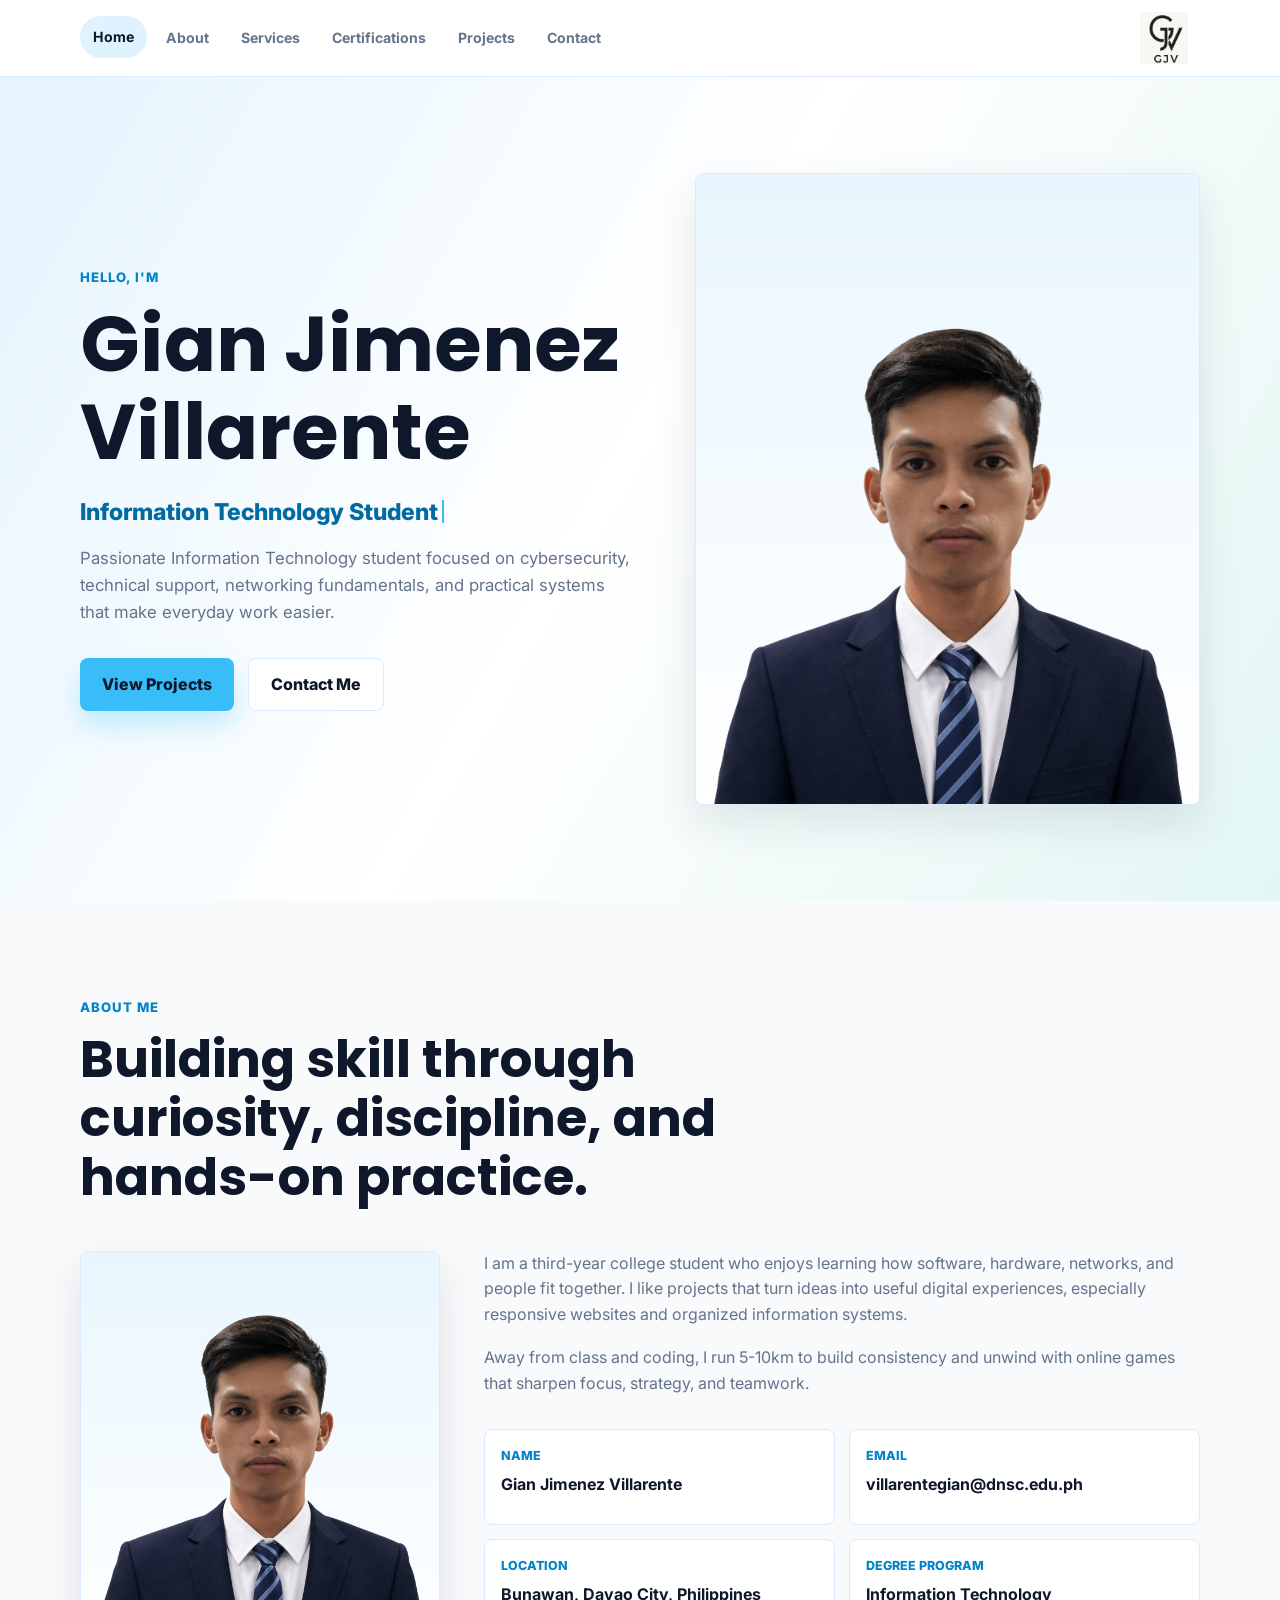
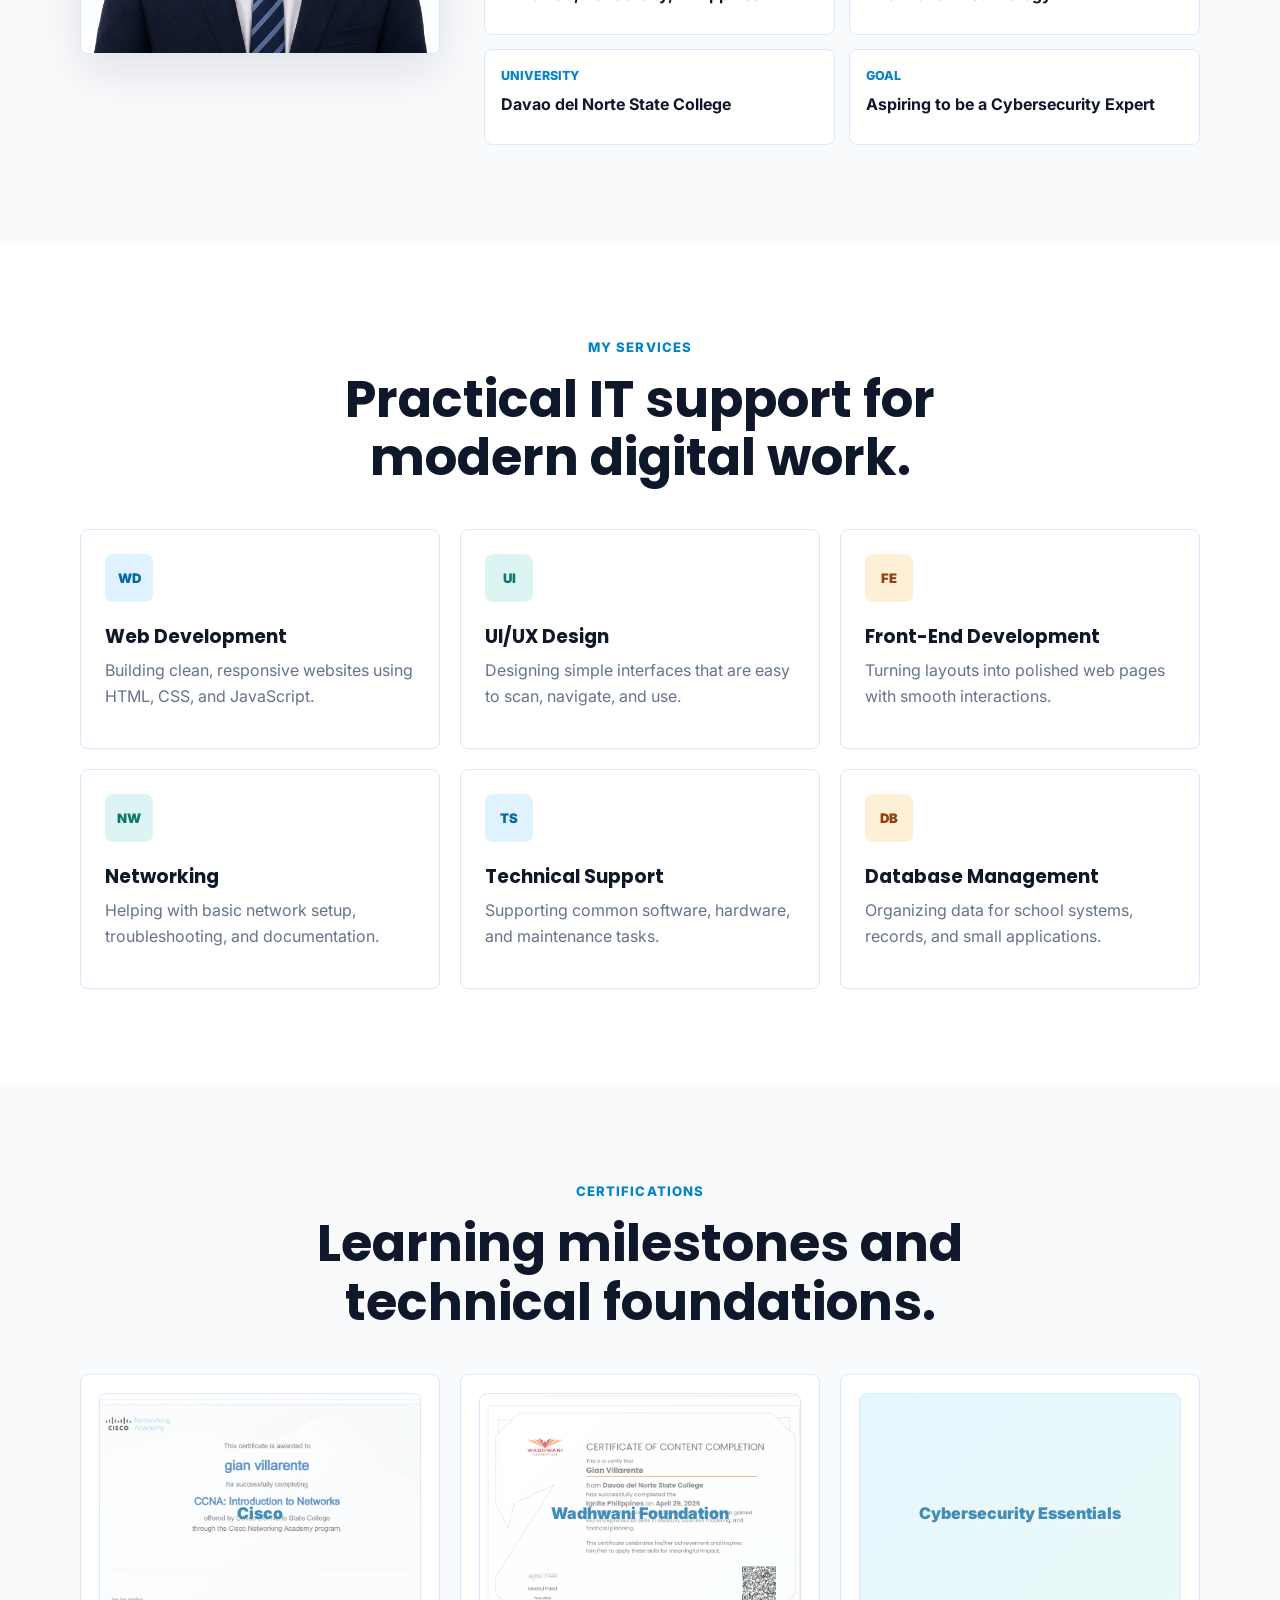
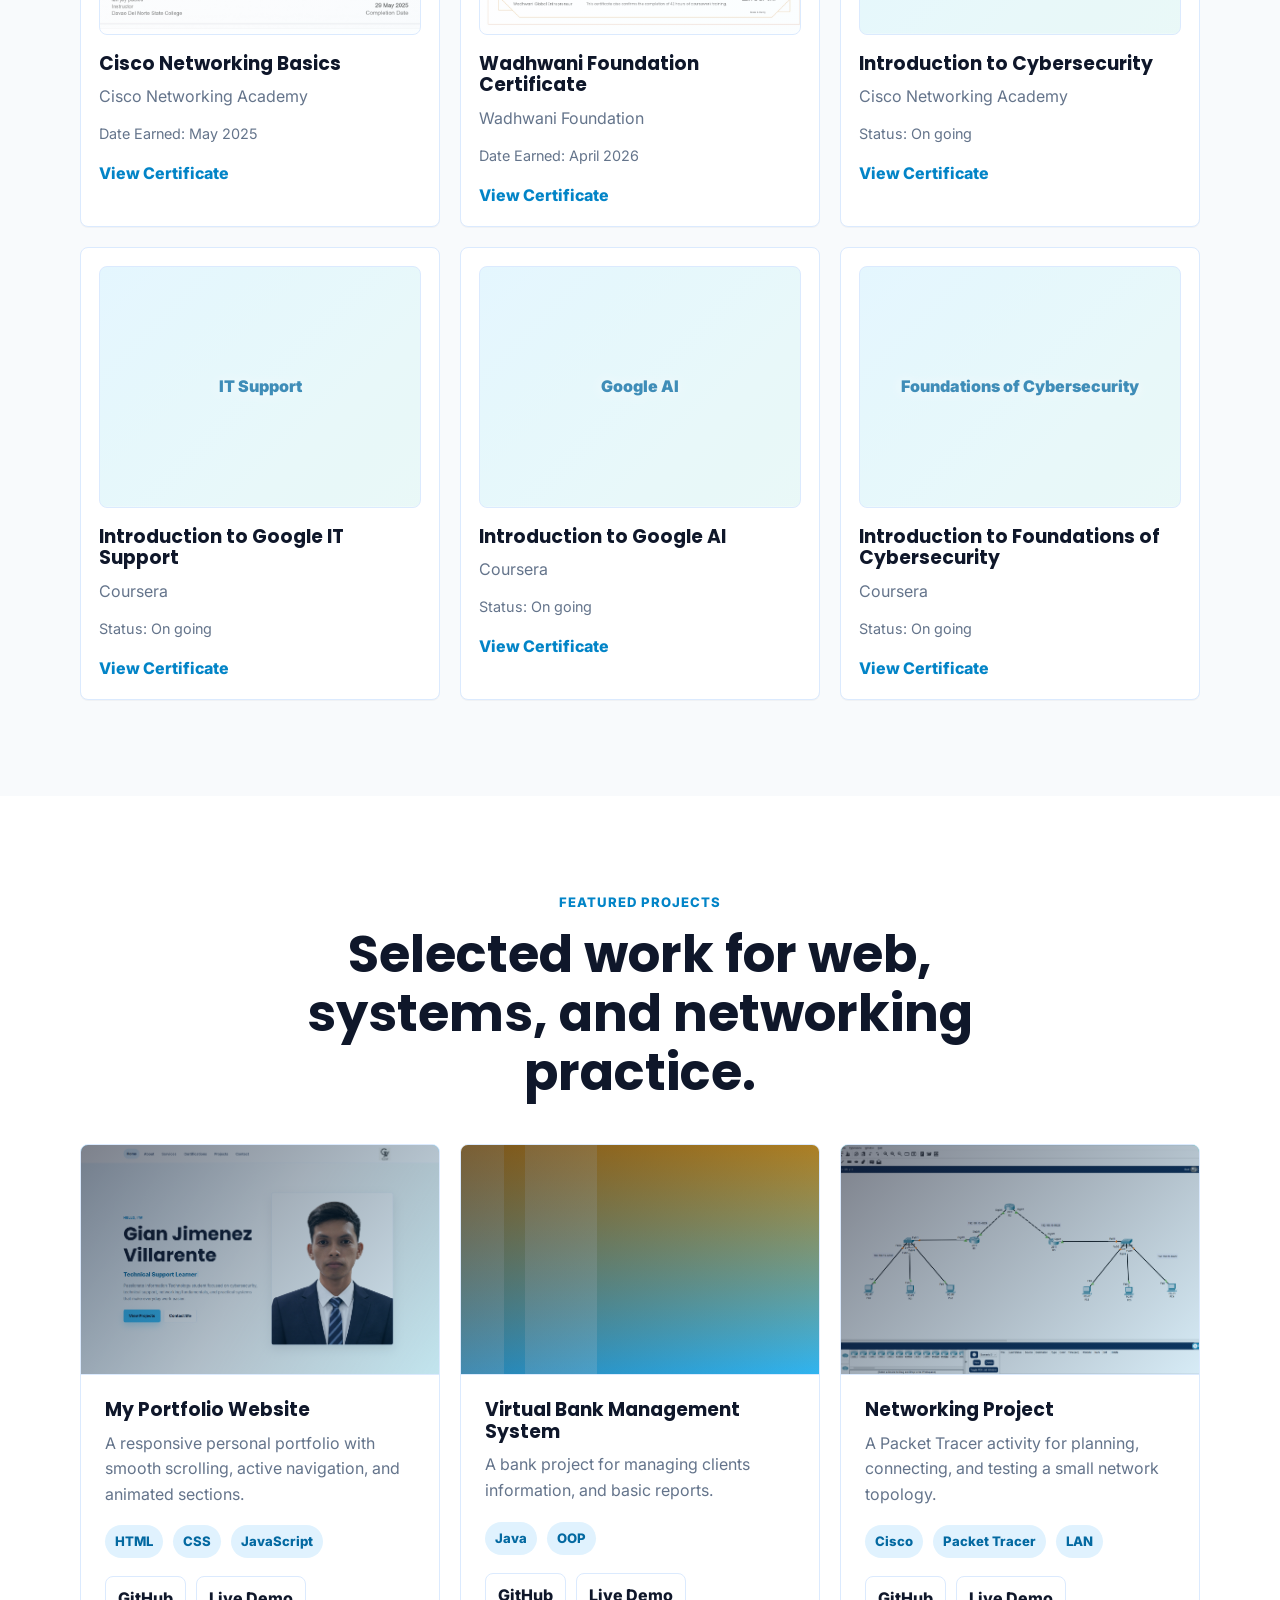
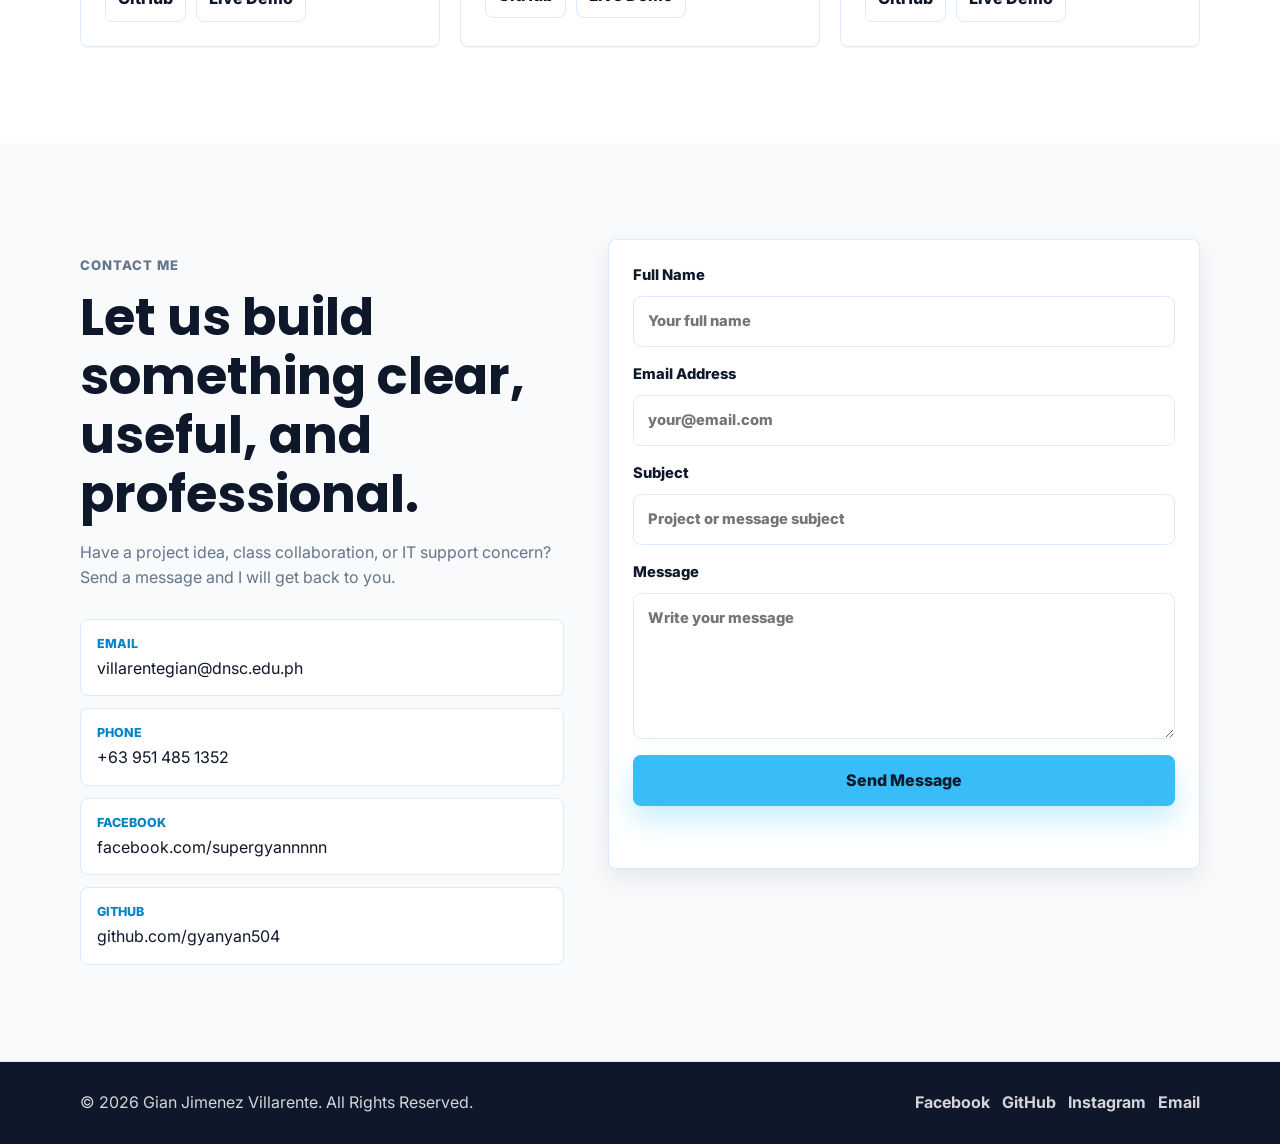
==== index.html @ ab68db6b "Add files via upload" ====
<!DOCTYPE html>
<html lang="en">
<head>
    <meta charset="UTF-8">
    <meta name="viewport" content="width=device-width, initial-scale=1.0">
    <title>Gian Jimenez Villarente | Welcome to My Portfolio</title>
    <link rel="preconnect" href="https://fonts.googleapis.com">
    <link rel="preconnect" href="https://fonts.gstatic.com" crossorigin>
    <link href="https://fonts.googleapis.com/css2?family=Inter:wght@400;500;600;700;800&family=Poppins:wght@600;700&display=swap" rel="stylesheet">
    <link rel="stylesheet" href="style.css">
</head>
<body>
    <header class="site-header" id="site-header">
        <div class="container header-inner">
            <button class="menu-toggle" type="button" aria-label="Open navigation" aria-expanded="false">
                <span></span>
                <span></span>
                <span></span>
            </button>

            <nav class="nav-menu" aria-label="Primary navigation">
                <a class="nav-link active" href="#home">Home</a>
                <a class="nav-link" href="#about">About</a>
                <a class="nav-link" href="#services">Services</a>
                <a class="nav-link" href="#certifications">Certifications</a>
                <a class="nav-link" href="#projects">Projects</a>
                <a class="nav-link" href="#contact">Contact</a>
            </nav>

            <a href="#home" class="brand" aria-label="Gian Jimenez Villarente home">
                <img src="logo.png" alt="GJV logo">
            </a>
        </div>
    </header>

    <main>
        <section class="hero section" id="home">
            <div class="container hero-grid">
                <div class="hero-copy reveal">
                    <p class="eyebrow">Hello, I'm</p>
                    <h1>Gian Jimenez Villarente</h1>
                    <p class="typed-line">
                        <span id="typed-role">Information Technology Student</span>
                    </p>
                    <p class="hero-text">
                        Passionate Information Technology student focused on cybersecurity, technical support,
                        networking fundamentals, and practical systems that make everyday work easier.
                    </p>
                    <div class="hero-actions">
                        <a class="btn btn-primary" href="#projects">View Projects</a>
                        <a class="btn btn-secondary" href="#contact">Contact Me</a>
                    </div>
                </div>

                <div class="hero-media reveal">
                    <div class="profile-frame">
                        <img src="gianformalpicremovedbg.png" alt="Formal portrait of Gian Jimenez Villarente">
                    </div>
                </div>
            </div>
        </section>

        <section class="section about" id="about">
            <div class="container section-grid">
                <div class="section-heading reveal">
                    <p class="eyebrow">About Me</p>
                    <h2>Building skill through curiosity, discipline, and hands-on practice.</h2>
                </div>

                <div class="about-layout">
                    <div class="about-photo reveal">
                        <img src="gianformalpicremovedbg.png" alt="Gian Jimenez Villarente profile photo">
                    </div>

                    <div class="about-copy reveal">
                        <p>
                            I am a third-year college student who enjoys learning how software, hardware,
                            networks, and people fit together. I like projects that turn ideas into useful
                            digital experiences, especially responsive websites and organized information systems.
                        </p>
                        <p>
                            Away from class and coding, I run 5-10km to build consistency and unwind with online games
                            that sharpen focus, strategy, and teamwork.
                        </p>

                        <div class="info-grid">
                            <article>
                                <span>Name</span>
                                <strong>Gian Jimenez Villarente</strong>
                            </article>
                            <article>
                                <span>Email</span>
                                <strong>villarentegian@dnsc.edu.ph</strong>
                            </article>
                            <article>
                                <span>Location</span>
                                <strong>Bunawan, Davao City, Philippines</strong>
                            </article>
                            <article>
                                <span>Degree Program</span>
                                <strong>Information Technology</strong>
                            </article>
                            <article>
                                <span>University</span>
                                <strong>Davao del Norte State College</strong>
                            </article>
                            <article>
                                <span>Goal</span>
                                <strong>Aspiring to be a Cybersecurity Expert</strong>
                            </article>
                        </div>
                    </div>
                </div>
            </div>
        </section>

        <section class="section services" id="services">
            <div class="container">
                <div class="section-heading center reveal">
                    <p class="eyebrow">My Services</p>
                    <h2>Practical IT support for modern digital work.</h2>
                </div>

                <div class="card-grid services-grid">
                    <article class="service-card reveal">
                        <div class="card-icon">WD</div>
                        <h3>Web Development</h3>
                        <p>Building clean, responsive websites using HTML, CSS, and JavaScript.</p>
                    </article>
                    <article class="service-card reveal">
                        <div class="card-icon">UI</div>
                        <h3>UI/UX Design</h3>
                        <p>Designing simple interfaces that are easy to scan, navigate, and use.</p>
                    </article>
                    <article class="service-card reveal">
                        <div class="card-icon">FE</div>
                        <h3>Front-End Development</h3>
                        <p>Turning layouts into polished web pages with smooth interactions.</p>
                    </article>
                    <article class="service-card reveal">
                        <div class="card-icon">NW</div>
                        <h3>Networking</h3>
                        <p>Helping with basic network setup, troubleshooting, and documentation.</p>
                    </article>
                    <article class="service-card reveal">
                        <div class="card-icon">TS</div>
                        <h3>Technical Support</h3>
                        <p>Supporting common software, hardware, and maintenance tasks.</p>
                    </article>
                    <article class="service-card reveal">
                        <div class="card-icon">DB</div>
                        <h3>Database Management</h3>
                        <p>Organizing data for school systems, records, and small applications.</p>
                    </article>
                </div>
            </div>
        </section>

        <section class="section certifications" id="certifications">
            <div class="container">
                <div class="section-heading center reveal">
                    <p class="eyebrow">Certifications</p>
                    <h2>Learning milestones and technical foundations.</h2>
                </div>

                <div class="card-grid cert-grid">
                    <article class="cert-card reveal">
                        <div class="certificate-preview certificate-cisco">Cisco</div>
                        <h3>Cisco Networking Basics</h3>
                        <p>Cisco Networking Academy</p>
                        <span>Date Earned: May 2025</span>
                        <a href="ccnacert.jpg" class="text-link" target="_blank" rel="noreferrer">View Certificate</a>
                    </article>
                    <article class="cert-card reveal">
                        <div class="certificate-preview certificate-wadhani">Wadhwani Foundation</div>
                        <h3>Wadhwani Foundation Certificate</h3>
                        <p>Wadhwani Foundation</p>
                        <span>Date Earned: April 2026</span>
                        <a href="wadhwanicert.jpg" class="text-link" target="_blank" rel="noreferrer">View Certificate</a>
                    </article>
                    <article class="cert-card reveal">
                        <div class="certificate-preview">Cybersecurity Essentials</div>
                        <h3>Introduction to Cybersecurity</h3>
                        <p>Cisco Networking Academy</p>
                        <span>Status: On going</span>
                        <a href="#contact" class="text-link">View Certificate</a>
                    </article>
                        <article class="cert-card reveal">
                        <div class="certificate-preview">IT Support</div>
                        <h3>Introduction to Google IT Support</h3>
                        <p>Coursera</p>
                        <span>Status: On going</span>
                        <a href="#contact" class="text-link">View Certificate</a>
                    </article>
                        <article class="cert-card reveal">
                        <div class="certificate-preview">Google AI</div>
                        <h3>Introduction to Google AI</h3>
                        <p>Coursera</p>
                        <span>Status: On going</span>
                        <a href="#contact" class="text-link">View Certificate</a>
                    </article>
                        <article class="cert-card reveal">
                        <div class="certificate-preview">Foundations of Cybersecurity</div>
                        <h3>Introduction to Foundations of Cybersecurity</h3>
                        <p>Coursera</p>
                        <span>Status: On going</span>
                        <a href="#contact" class="text-link">View Certificate</a>
                    </article>

                </div>
            </div>
        </section>

        <section class="section projects" id="projects">
            <div class="container">
                <div class="section-heading center reveal">
                    <p class="eyebrow">Featured Projects</p>
                    <h2>Selected work for web, systems, and networking practice.</h2>
                </div>

                <div class="card-grid project-grid">
                    <article class="project-card reveal">
                        <div class="project-image project-one">
                            <img src="myportfolio.png" alt="Portfolio website project preview" onload="this.parentElement.classList.add('has-image')" onerror="this.remove()">
                        </div>
                        <div class="project-body">
                            <h3>My Portfolio Website</h3>
                            <p>A responsive personal portfolio with smooth scrolling, active navigation, and animated sections.</p>
                            <div class="tech-list">
                                <span>HTML</span>
                                <span>CSS</span>
                                <span>JavaScript</span>
                            </div>
                            <div class="project-actions">
                                <a href="#contact">GitHub</a>
                                <a href="#home">Live Demo</a>
                            </div>
                        </div>
                    </article>
                    <article class="project-card reveal">
                        <div class="project-image project-three">
                            <img src="bank-system-project.jpg" alt="Virtual bank management system project preview" onload="this.parentElement.classList.add('has-image')" onerror="this.remove()">
                        </div>
                        <div class="project-body">
                            <h3>Virtual Bank Management System</h3>
                            <p>A bank project for managing clients information, and basic reports.</p>
                            <div class="tech-list">
                                <span>Java</span>
                                <span>OOP</span>
                            </div>
                            <div class="project-actions">
                                <a href="#contact">GitHub</a>
                                <a href="#contact">Live Demo</a>
                            </div>
                        </div>
                    </article>
                    <article class="project-card reveal">
                        <div class="project-image project-four">
                            <img src="networkingproject.png" alt="Networking project preview" onload="this.parentElement.classList.add('has-image')" onerror="this.remove()">
                        </div>
                        <div class="project-body">
                            <h3>Networking Project</h3>
                            <p>A Packet Tracer activity for planning, connecting, and testing a small network topology.</p>
                            <div class="tech-list">
                                <span>Cisco</span>
                                <span>Packet Tracer</span>
                                <span>LAN</span>
                            </div>
                            <div class="project-actions">
                                <a href="#contact">GitHub</a>
                                <a href="#contact">Live Demo</a>
                            </div>
                        </div>
                    </article>
                </div>
            </div>
        </section>

        <section class="section contact" id="contact">
            <div class="container contact-grid">
                <div class="contact-copy reveal">
                    <p class="eyebrow">Contact Me</p>
                    <h2>Let us build something clear, useful, and professional.</h2>
                    <p>
                        Have a project idea, class collaboration, or IT support concern? Send a message
                        and I will get back to you.
                    </p>

                    <div class="contact-list">
                        <a href="mailto:villarentegian@dnsc.edu.ph"><span>Email</span>villarentegian@dnsc.edu.ph</a>
                        <a href="tel:+639514851352"><span>Phone</span>+63 951 485 1352</a>
                        <a href="https://www.facebook.com/supergyannnnn" target="_blank" rel="noreferrer"><span>Facebook</span>facebook.com/supergyannnnn</a>
                        <a href="https://github.com/gyanyan504" target="_blank" rel="noreferrer"><span>GitHub</span>github.com/gyanyan504</a>
                    </div>
                </div>

                <form class="contact-form reveal" id="contact-form">
                    <label>
                        Full Name
                        <input type="text" name="name" placeholder="Your full name" required>
                    </label>
                    <label>
                        Email Address
                        <input type="email" name="email" placeholder="your@email.com" required>
                    </label>
                    <label>
                        Subject
                        <input type="text" name="subject" placeholder="Project or message subject" required>
                    </label>
                    <label>
                        Message
                        <textarea name="message" rows="5" placeholder="Write your message" required></textarea>
                    </label>
                    <button class="btn btn-primary" type="submit">Send Message</button>
                    <p class="form-status" id="form-status" role="status" aria-live="polite"></p>
                </form>
            </div>
        </section>
    </main>

    <footer class="site-footer">
        <div class="container footer-inner">
            <p>&copy; 2026 Gian Jimenez Villarente. All Rights Reserved.</p>
            <div class="footer-links" aria-label="Social links">
                <a href="https://www.facebook.com/supergyannnnn" target="_blank" rel="noreferrer">Facebook</a>
                <a href="https://github.com/gyanyan504" target="_blank" rel="noreferrer">GitHub</a>
                <a href="https://www.instagram.com/gyanyannnnn/" target="_blank" rel="noreferrer">Instagram</a>
                <a href="mailto:villarentegian@dnsc.edu.ph">Email</a>
            </div>
        </div>
    </footer>

    <button class="back-to-top" type="button" aria-label="Back to top">&uarr;</button>
    <script src="script.js"></script>
</body>
</html>
---- style.css ----
:root {
    --white: #ffffff;
    --sky: #38bdf8;
    --sky-dark: #0284c7;
    --light-blue: #e0f2fe;
    --navy: #0f172a;
    --muted: #64748b;
    --line: #dbeafe;
    --soft: #f8fafc;
    --teal: #14b8a6;
    --amber: #f59e0b;
    --shadow: 0 18px 45px rgba(15, 23, 42, 0.10);
    --small-shadow: 0 10px 25px rgba(15, 23, 42, 0.08);
    --radius: 8px;
    --transition: 220ms ease;
}

* {
    box-sizing: border-box;
    margin: 0;
    padding: 0;
}

html {
    scroll-behavior: smooth;
    scroll-padding-top: 88px;
}

body {
    background: var(--white);
    color: var(--navy);
    font-family: "Inter", Arial, sans-serif;
    line-height: 1.6;
}

body.menu-open {
    overflow: hidden;
}

img {
    display: block;
    max-width: 100%;
}

a {
    color: inherit;
    text-decoration: none;
}

button,
input,
textarea {
    font: inherit;
}

.container {
    width: min(1120px, calc(100% - 40px));
    margin: 0 auto;
}

.site-header {
    position: sticky;
    top: 0;
    z-index: 20;
    border-bottom: 1px solid rgba(219, 234, 254, 0.9);
    background: rgba(255, 255, 255, 0.94);
    backdrop-filter: blur(14px);
    transition: box-shadow var(--transition), background-color var(--transition);
}

.site-header.scrolled {
    box-shadow: var(--small-shadow);
}

.header-inner {
    display: flex;
    align-items: center;
    justify-content: space-between;
    min-height: 76px;
    gap: 24px;
}

.brand {
    display: inline-flex;
    align-items: center;
    justify-content: flex-end;
    flex: 0 0 auto;
}

.brand img {
    width: 72px;
    height: 52px;
    object-fit: contain;
}

.nav-menu {
    display: flex;
    align-items: center;
    gap: 6px;
}

.nav-link {
    border-radius: 999px;
    color: var(--muted);
    font-size: 0.88rem;
    font-weight: 700;
    padding: 10px 13px;
    transition: background-color var(--transition), color var(--transition), transform var(--transition);
}

.nav-link:hover,
.nav-link.active {
    background: var(--light-blue);
    color: var(--navy);
    transform: translateY(-1px);
}

.menu-toggle {
    display: none;
    width: 44px;
    height: 44px;
    border: 1px solid var(--line);
    border-radius: var(--radius);
    background: var(--white);
    cursor: pointer;
}

.menu-toggle span {
    display: block;
    width: 20px;
    height: 2px;
    margin: 4px auto;
    background: var(--navy);
    transition: transform var(--transition), opacity var(--transition);
}

.menu-open .menu-toggle span:nth-child(1) {
    transform: translateY(6px) rotate(45deg);
}

.menu-open .menu-toggle span:nth-child(2) {
    opacity: 0;
}

.menu-open .menu-toggle span:nth-child(3) {
    transform: translateY(-6px) rotate(-45deg);
}

.section {
    padding: 96px 0;
}

.hero {
    min-height: calc(100vh - 76px);
    display: flex;
    align-items: center;
    overflow: hidden;
    background:
        linear-gradient(120deg, rgba(224, 242, 254, 0.86), rgba(255, 255, 255, 0.35) 48%, rgba(20, 184, 166, 0.12)),
        var(--white);
}

.hero-grid {
    display: grid;
    grid-template-columns: minmax(0, 1.05fr) minmax(320px, 0.95fr);
    align-items: center;
    gap: 56px;
}

.eyebrow {
    color: var(--sky-dark);
    font-size: 0.82rem;
    font-weight: 800;
    letter-spacing: 0.08em;
    margin-bottom: 12px;
    text-transform: uppercase;
}

h1,
h2,
h3 {
    font-family: "Poppins", "Inter", Arial, sans-serif;
    line-height: 1.15;
}

h1 {
    font-size: clamp(2.45rem, 6vw, 4.8rem);
    max-width: 760px;
}

h2 {
    font-size: clamp(2rem, 4vw, 3.2rem);
    max-width: 760px;
}

h3 {
    font-size: 1.18rem;
}

.typed-line {
    color: #0369a1;
    font-size: clamp(1.1rem, 2.2vw, 1.45rem);
    font-weight: 800;
    margin: 18px 0 14px;
    min-height: 34px;
}

.typed-line span::after {
    content: "";
    display: inline-block;
    width: 2px;
    height: 1em;
    margin-left: 4px;
    background: var(--sky);
    vertical-align: -0.12em;
    animation: blink 900ms steps(2, start) infinite;
}

.hero-text {
    color: var(--muted);
    font-size: 1.05rem;
    max-width: 610px;
}

.hero-actions {
    display: flex;
    flex-wrap: wrap;
    gap: 14px;
    margin-top: 32px;
}

.btn {
    display: inline-flex;
    align-items: center;
    justify-content: center;
    min-height: 48px;
    border: 0;
    border-radius: var(--radius);
    cursor: pointer;
    font-weight: 800;
    padding: 13px 22px;
    transition: transform var(--transition), box-shadow var(--transition), background-color var(--transition), color var(--transition);
}

.btn:hover {
    transform: translateY(-3px);
}

.btn-primary {
    background: var(--sky);
    color: var(--navy);
    box-shadow: 0 14px 28px rgba(56, 189, 248, 0.28);
}

.btn-primary:hover {
    background: #0ea5e9;
    color: var(--white);
}

.btn-secondary {
    background: var(--white);
    border: 1px solid var(--line);
    color: var(--navy);
}

.btn-secondary:hover {
    box-shadow: var(--small-shadow);
}

.profile-frame,
.about-photo {
    border: 1px solid var(--line);
    border-radius: var(--radius);
    background: var(--white);
    box-shadow: var(--shadow);
    overflow: hidden;
}

.profile-frame {
    animation: floatImage 5s ease-in-out infinite;
}

.profile-frame img,
.about-photo img {
    width: 100%;
    object-fit: contain;
    object-position: center bottom;
    background: linear-gradient(180deg, rgba(224, 242, 254, 0.72), rgba(255, 255, 255, 0.85));
}

.profile-frame img {
    aspect-ratio: 4 / 5;
}

.about-photo img {
    aspect-ratio: 1 / 1.12;
}

.about,
.certifications,
.contact {
    background: var(--soft);
}

.section-grid {
    display: grid;
    gap: 44px;
}

.section-heading.center {
    display: grid;
    justify-items: center;
    margin-bottom: 42px;
    text-align: center;
}

.about-layout {
    display: grid;
    grid-template-columns: 360px minmax(0, 1fr);
    gap: 44px;
    align-items: start;
}

.about-copy {
    color: var(--muted);
    display: grid;
    gap: 18px;
}

.info-grid {
    display: grid;
    grid-template-columns: repeat(2, minmax(0, 1fr));
    gap: 14px;
    margin-top: 14px;
}

.info-grid article {
    min-height: 96px;
    border: 1px solid var(--line);
    border-radius: var(--radius);
    background: var(--white);
    padding: 16px;
}

.info-grid span {
    color: var(--sky-dark);
    display: block;
    font-size: 0.78rem;
    font-weight: 800;
    margin-bottom: 6px;
    text-transform: uppercase;
}

.info-grid strong {
    color: var(--navy);
    display: block;
    overflow-wrap: anywhere;
}

.card-grid {
    display: grid;
    gap: 20px;
}

.services-grid,
.cert-grid,
.project-grid {
    grid-template-columns: repeat(3, minmax(0, 1fr));
}

.service-card,
.cert-card,
.project-card {
    border: 1px solid var(--line);
    border-radius: var(--radius);
    background: var(--white);
    box-shadow: 0 1px 0 rgba(15, 23, 42, 0.03);
    transition: transform var(--transition), box-shadow var(--transition), border-color var(--transition);
}

.service-card:hover,
.cert-card:hover,
.project-card:hover {
    border-color: rgba(56, 189, 248, 0.65);
    box-shadow: var(--shadow);
    transform: translateY(-6px);
}

.service-card {
    min-height: 220px;
    padding: 24px;
}

.card-icon {
    display: grid;
    place-items: center;
    width: 48px;
    height: 48px;
    border-radius: var(--radius);
    background: var(--light-blue);
    color: #0369a1;
    font-size: 0.82rem;
    font-weight: 900;
    margin-bottom: 24px;
}

.service-card:nth-child(2n) .card-icon {
    background: rgba(20, 184, 166, 0.14);
    color: #0f766e;
}

.service-card:nth-child(3n) .card-icon {
    background: rgba(245, 158, 11, 0.16);
    color: #92400e;
}

.service-card p,
.cert-card p,
.project-card p {
    color: var(--muted);
    margin-top: 10px;
}

.cert-card {
    padding: 18px;
}

.certificate-preview {
    display: grid;
    place-items: center;
    aspect-ratio: 4 / 3;
    border: 1px solid var(--line);
    border-radius: var(--radius);
    background:
        linear-gradient(135deg, rgba(56, 189, 248, 0.18), rgba(20, 184, 166, 0.12)),
        var(--white);
    background-position: center;
    background-size: cover;
    color: #0369a1;
    font-weight: 900;
    margin-bottom: 18px;
    overflow: hidden;
    padding: 14px;
    position: relative;
    text-align: center;
    text-shadow: 0 1px 12px rgba(255, 255, 255, 0.92);
}

.certificate-preview::before {
    content: "";
    position: absolute;
    inset: 0;
    background: rgba(255, 255, 255, 0.24);
}

.certificate-cisco {
    background-image:
        linear-gradient(135deg, rgba(255, 255, 255, 0.18), rgba(224, 242, 254, 0.18)),
        url("ccnacert.jpg");
}

.certificate-wadhani {
    background-image:
        linear-gradient(135deg, rgba(255, 255, 255, 0.18), rgba(224, 242, 254, 0.18)),
        url("wadhwanicert.jpg");
}

.cert-card span {
    color: var(--muted);
    display: block;
    font-size: 0.9rem;
    margin: 12px 0 16px;
}

.text-link {
    color: var(--sky-dark);
    font-weight: 800;
}

.project-card {
    overflow: hidden;
}

.project-image {
    display: grid;
    min-height: 230px;
    place-items: center;
    background-color: var(--light-blue);
    background-position: center;
    background-size: cover;
    border-bottom: 1px solid var(--line);
    color: var(--white);
    overflow: hidden;
    padding: 22px;
    position: relative;
    text-align: center;
    transition: transform 420ms ease;
}

.project-image::before {
    content: "";
    position: absolute;
    inset: 0;
    background: linear-gradient(135deg, rgba(15, 23, 42, 0.54), rgba(2, 132, 199, 0.16));
    z-index: 1;
}

.project-image img {
    position: absolute;
    inset: 0;
    width: 100%;
    height: 100%;
    object-fit: cover;
    object-position: center;
    z-index: 0;
}

.project-card:hover .project-image {
    transform: scale(1.04);
}

.project-one {
    background-image:
        repeating-linear-gradient(90deg, transparent 0 48px, rgba(255, 255, 255, 0.22) 49px 50px),
        linear-gradient(180deg, #38bdf8, #14b8a6);
}

.project-three {
    background-image:
        linear-gradient(90deg, rgba(255, 255, 255, 0.22) 12%, transparent 12% 18%, rgba(255, 255, 255, 0.22) 18% 38%, transparent 38%),
        linear-gradient(180deg, #f59e0b, #38bdf8);
}

.project-four {
    background-image:
        repeating-linear-gradient(45deg, rgba(255, 255, 255, 0.20) 0 2px, transparent 2px 28px),
        linear-gradient(180deg, #14b8a6, #0f172a);
}

.project-body {
    padding: 24px;
}

.tech-list,
.project-actions {
    display: flex;
    flex-wrap: wrap;
    gap: 10px;
    margin-top: 18px;
}

.tech-list span {
    border-radius: 999px;
    background: var(--light-blue);
    color: #0369a1;
    font-size: 0.82rem;
    font-weight: 800;
    padding: 6px 10px;
}

.project-actions a {
    border: 1px solid var(--line);
    border-radius: var(--radius);
    color: var(--navy);
    font-weight: 800;
    padding: 9px 12px;
    transition: background-color var(--transition), color var(--transition);
}

.project-actions a:hover {
    background: var(--navy);
    color: var(--white);
}

.contact-grid {
    display: grid;
    grid-template-columns: minmax(0, 0.9fr) minmax(320px, 1.1fr);
    gap: 44px;
    align-items: start;
}

.contact-copy p {
    color: var(--muted);
    margin-top: 16px;
}

.contact-list {
    display: grid;
    gap: 12px;
    margin-top: 28px;
}

.contact-list a {
    border: 1px solid var(--line);
    border-radius: var(--radius);
    background: var(--white);
    color: var(--navy);
    display: grid;
    gap: 2px;
    padding: 14px 16px;
    transition: transform var(--transition), box-shadow var(--transition);
    overflow-wrap: anywhere;
}

.contact-list a:hover {
    box-shadow: var(--small-shadow);
    transform: translateY(-2px);
}

.contact-list span {
    color: var(--sky-dark);
    font-size: 0.78rem;
    font-weight: 800;
    text-transform: uppercase;
}

.contact-form {
    border: 1px solid var(--line);
    border-radius: var(--radius);
    background: var(--white);
    box-shadow: var(--small-shadow);
    display: grid;
    gap: 16px;
    padding: 24px;
}

.contact-form label {
    color: var(--navy);
    display: grid;
    gap: 8px;
    font-size: 0.92rem;
    font-weight: 800;
}

.contact-form input,
.contact-form textarea {
    width: 100%;
    border: 1px solid var(--line);
    border-radius: var(--radius);
    color: var(--navy);
    outline: none;
    padding: 13px 14px;
    transition: border-color var(--transition), box-shadow var(--transition);
}

.contact-form textarea {
    resize: vertical;
}

.contact-form input:focus,
.contact-form textarea:focus {
    border-color: var(--sky);
    box-shadow: 0 0 0 4px rgba(56, 189, 248, 0.16);
}

.form-status {
    color: #0f766e;
    font-size: 0.94rem;
    font-weight: 700;
    min-height: 22px;
}

.site-footer {
    border-top: 1px solid var(--line);
    background: var(--navy);
    color: var(--white);
    padding: 28px 0;
}

.footer-inner {
    display: flex;
    align-items: center;
    justify-content: space-between;
    gap: 20px;
}

.footer-inner p {
    color: rgba(255, 255, 255, 0.82);
}

.footer-links {
    display: flex;
    flex-wrap: wrap;
    gap: 12px;
}

.footer-links a {
    color: rgba(255, 255, 255, 0.82);
    font-weight: 700;
}

.footer-links a:hover {
    color: var(--sky);
}

.back-to-top {
    position: fixed;
    right: 22px;
    bottom: 22px;
    z-index: 15;
    display: grid;
    place-items: center;
    width: 46px;
    height: 46px;
    border: 0;
    border-radius: var(--radius);
    background: var(--navy);
    color: var(--white);
    cursor: pointer;
    opacity: 0;
    pointer-events: none;
    transform: translateY(12px);
    transition: opacity var(--transition), transform var(--transition), background-color var(--transition);
}

.back-to-top.visible {
    opacity: 1;
    pointer-events: auto;
    transform: translateY(0);
}

.back-to-top:hover {
    background: var(--sky-dark);
}

.reveal {
    opacity: 0;
    transform: translateY(26px);
    transition: opacity 700ms ease, transform 700ms ease;
}

.reveal.visible {
    opacity: 1;
    transform: translateY(0);
}

@keyframes floatImage {
    0%,
    100% {
        transform: translateY(0);
    }

    50% {
        transform: translateY(-12px);
    }
}

@keyframes blink {
    50% {
        opacity: 0;
    }
}

@media (prefers-reduced-motion: reduce) {
    *,
    *::before,
    *::after {
        animation-duration: 1ms !important;
        scroll-behavior: auto !important;
        transition-duration: 1ms !important;
    }
}

@media (max-width: 980px) {
    .hero-grid,
    .about-layout,
    .contact-grid {
        grid-template-columns: 1fr;
    }

    .hero {
        min-height: auto;
    }

    .hero-media {
        max-width: 520px;
    }

    .services-grid,
    .cert-grid,
    .project-grid {
        grid-template-columns: repeat(2, minmax(0, 1fr));
    }
}

@media (max-width: 760px) {
    .container {
        width: min(100% - 28px, 1120px);
    }

    .header-inner {
        min-height: 66px;
    }

    .menu-toggle {
        display: block;
    }

    .nav-menu {
        position: fixed;
        top: 66px;
        left: 0;
        right: 0;
        display: grid;
        gap: 4px;
        border-bottom: 1px solid var(--line);
        background: var(--white);
        padding: 12px 14px 18px;
        transform: translateY(-120%);
        transition: transform var(--transition);
    }

    .menu-open .nav-menu {
        transform: translateY(0);
    }

    .nav-link {
        border-radius: var(--radius);
        padding: 13px 14px;
    }

    .section {
        padding: 72px 0;
    }

    .hero-grid {
        gap: 34px;
    }

    .hero-actions {
        display: grid;
    }

    .info-grid,
    .services-grid,
    .cert-grid,
    .project-grid {
        grid-template-columns: 1fr;
    }

    .project-image {
        min-height: 210px;
    }

    .footer-inner {
        align-items: flex-start;
        flex-direction: column;
    }
}
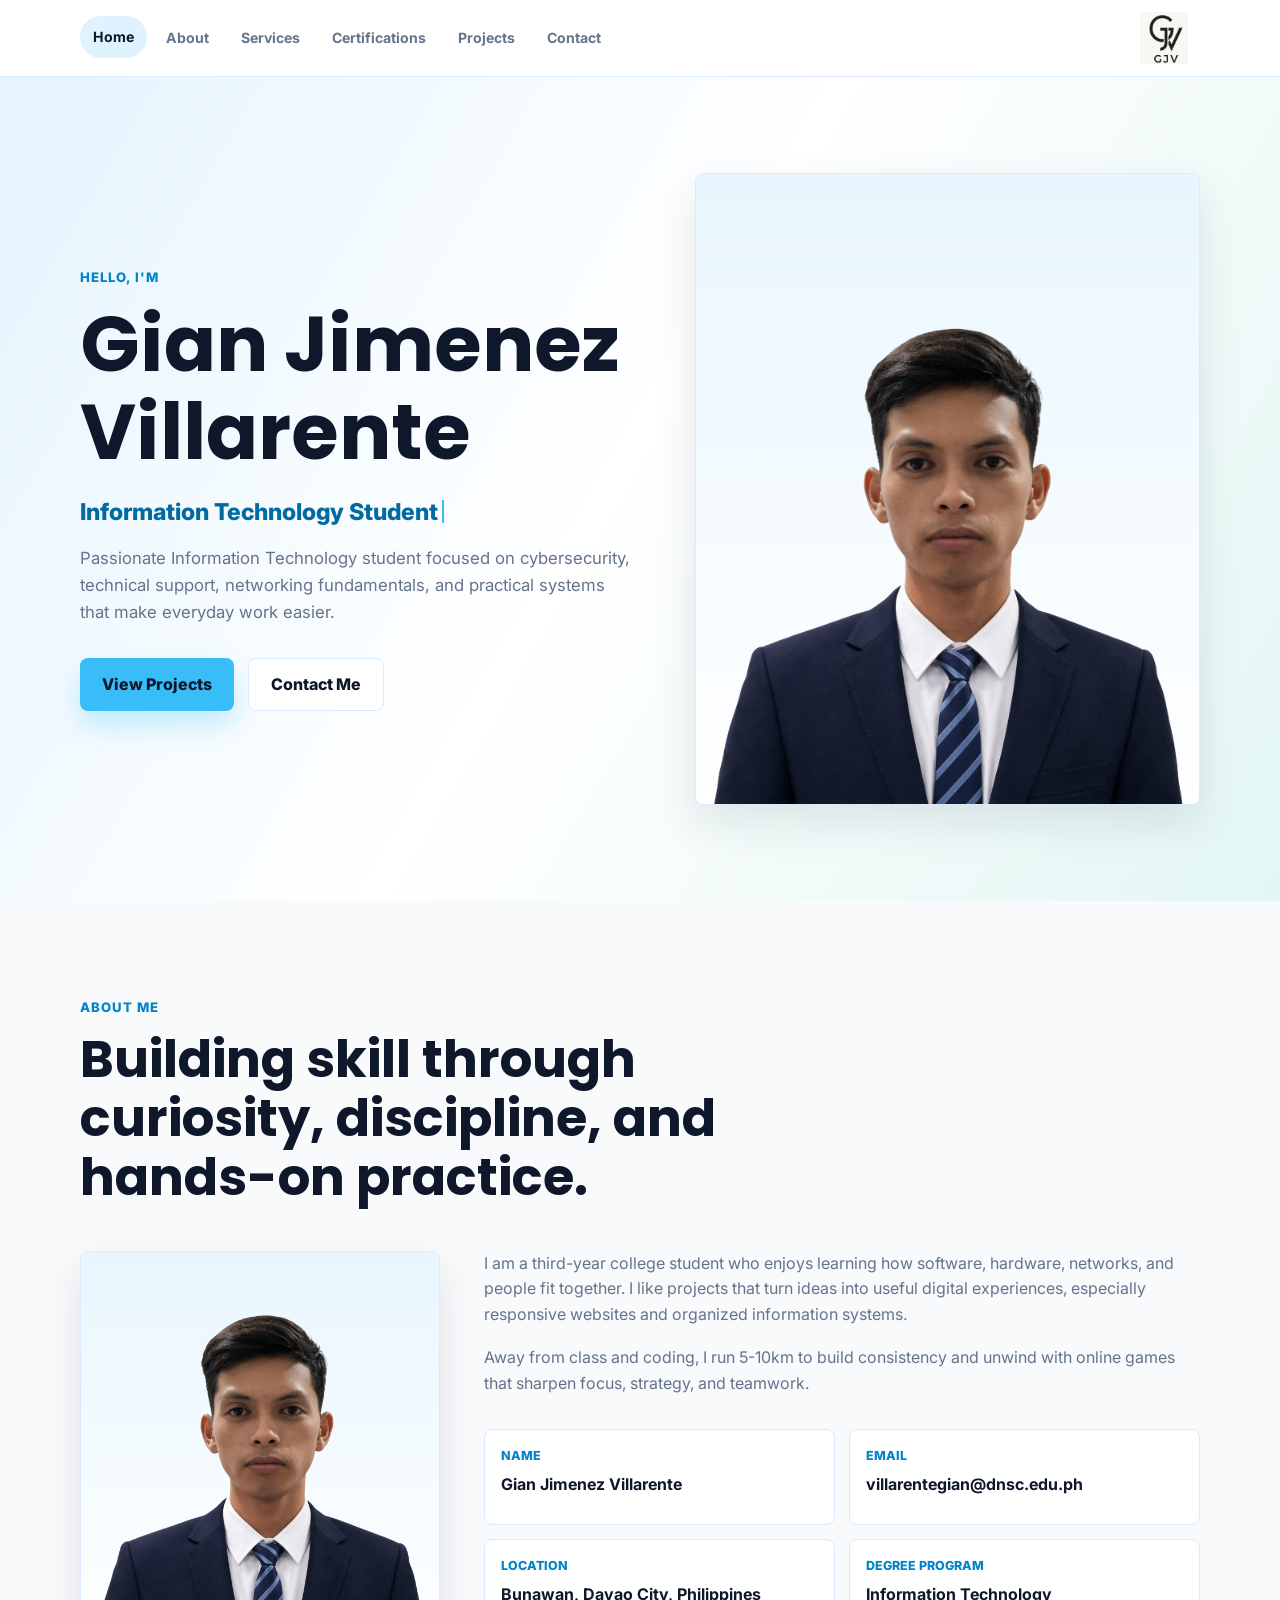
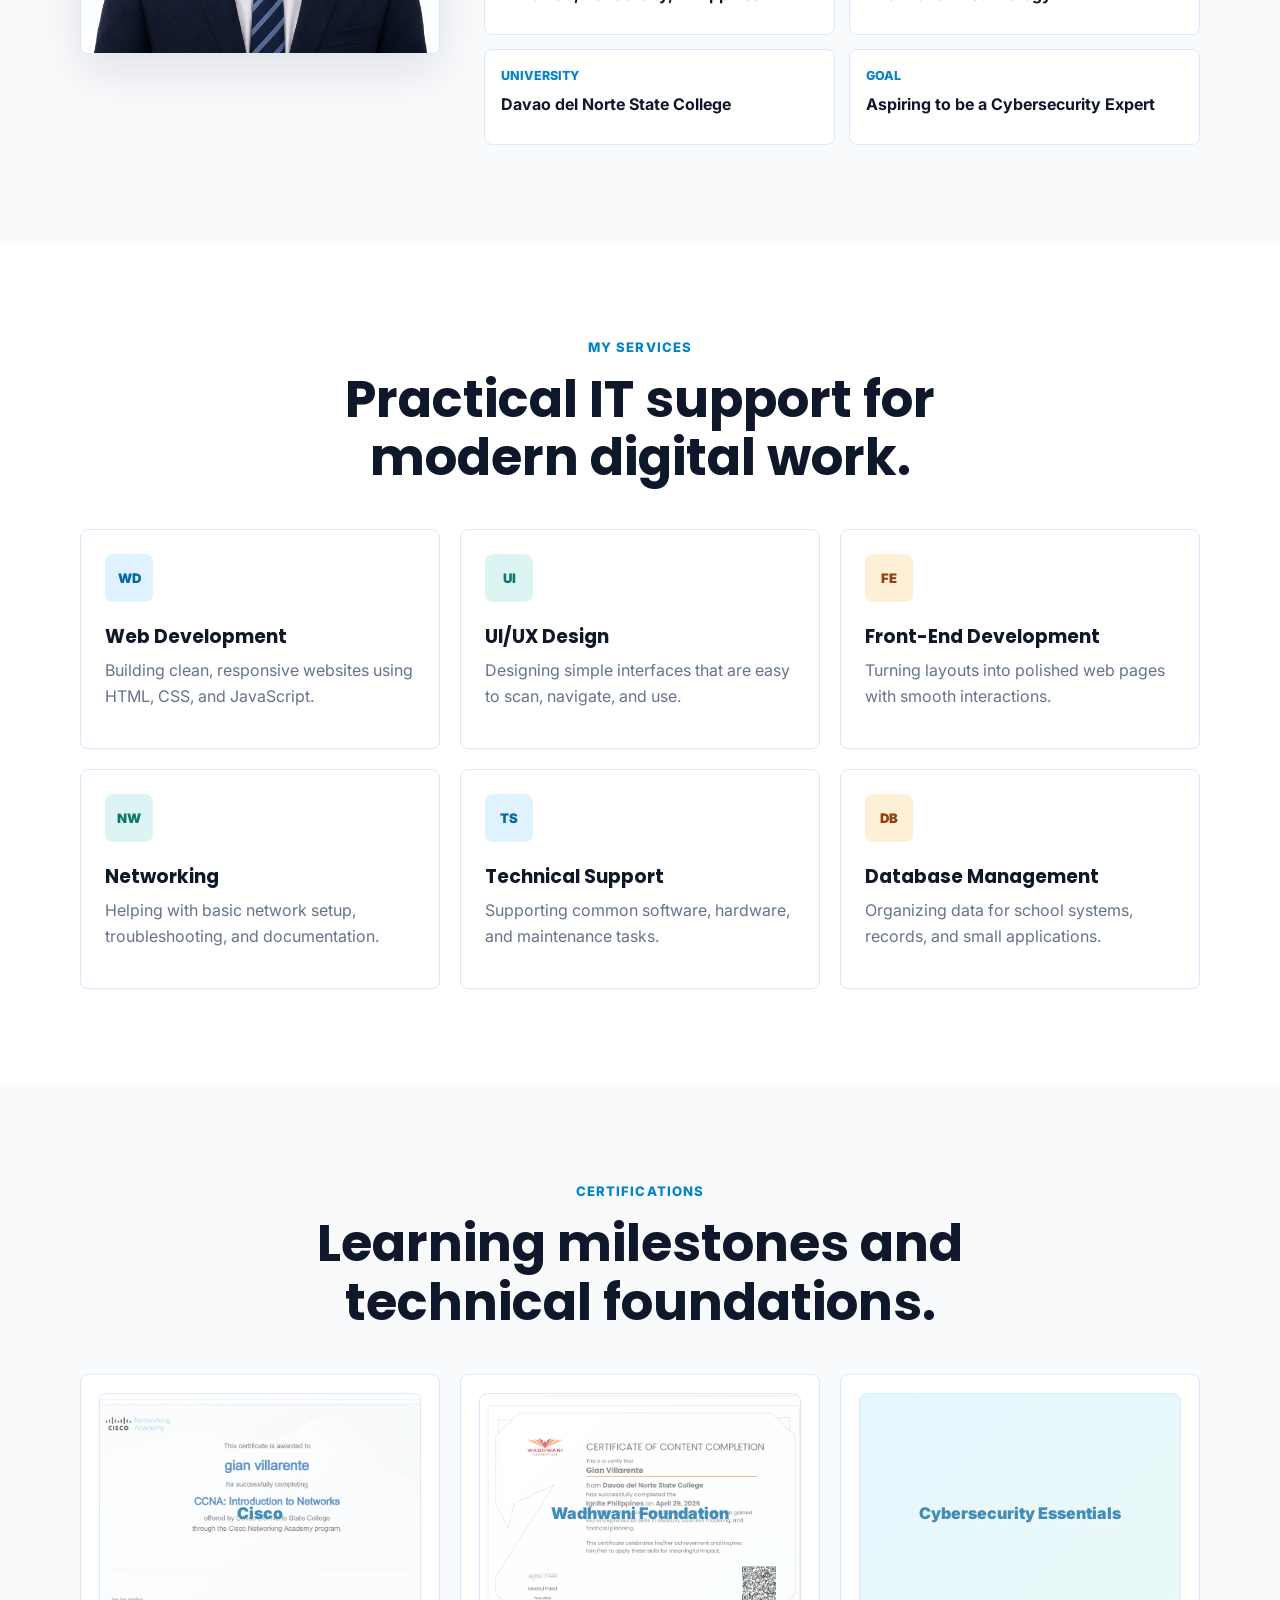
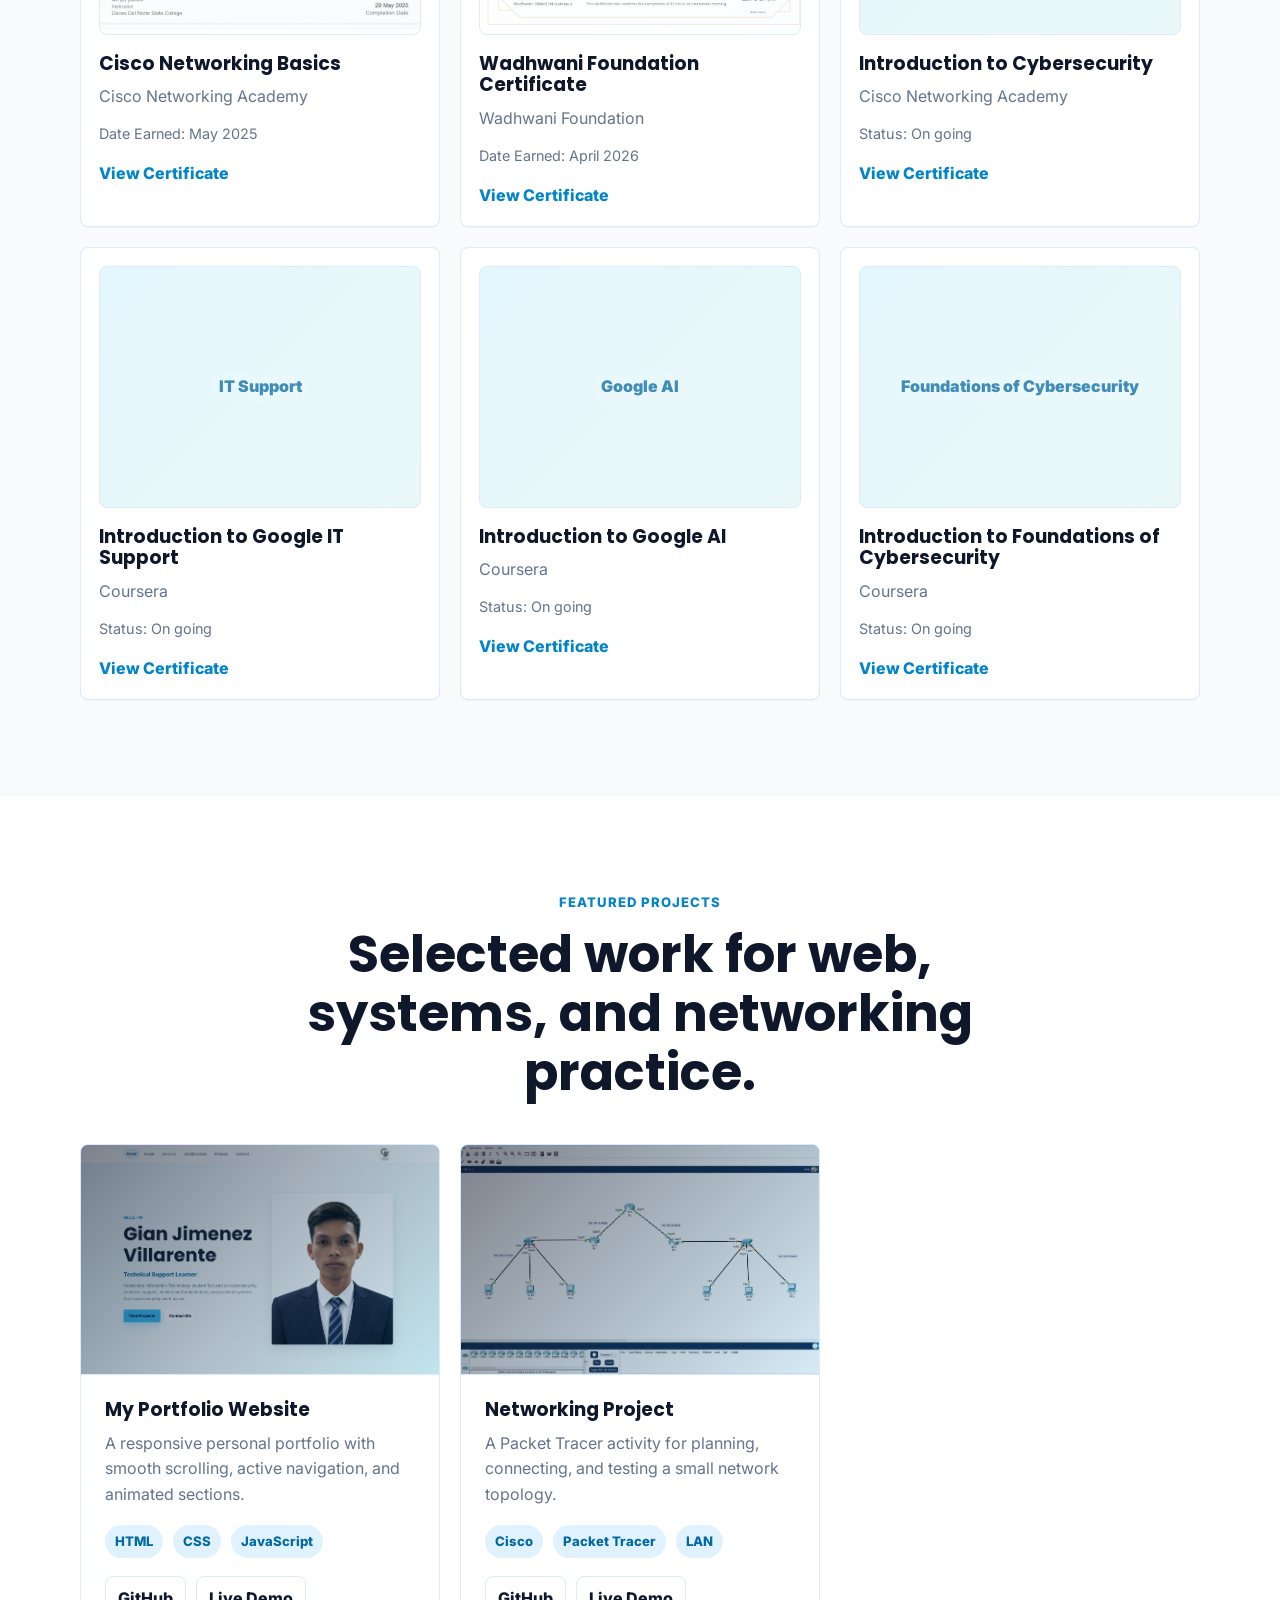
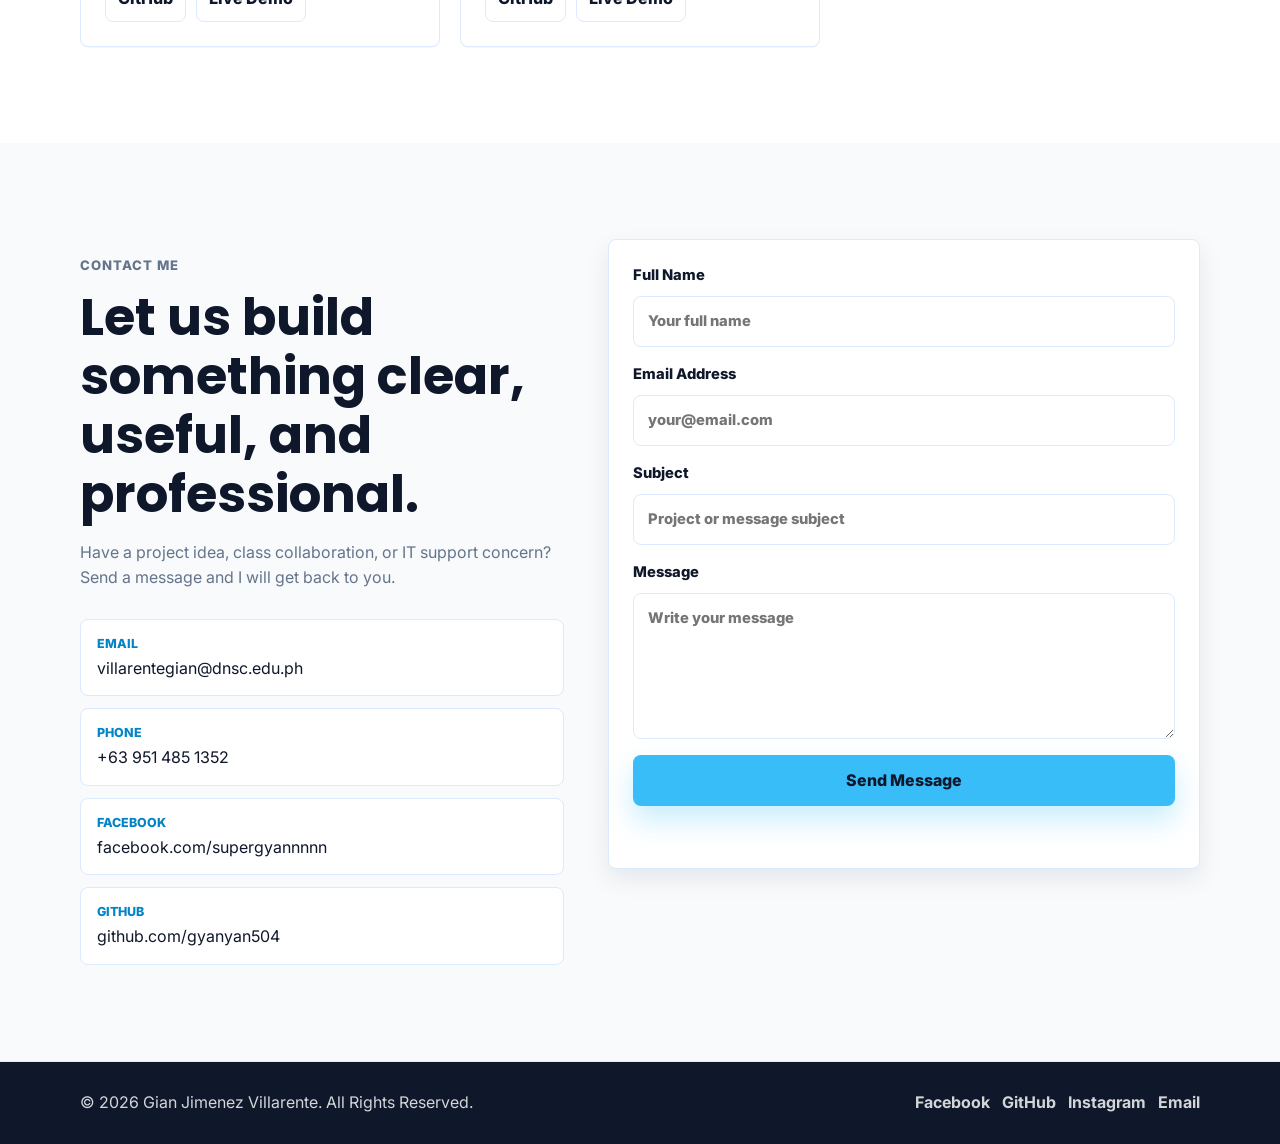
==== commit e081c948: "Add files via upload" ====
--- a/index.html
+++ b/index.html
@@ -234,23 +234,6 @@
                             <div class="project-actions">
                                 <a href="#contact">GitHub</a>
                                 <a href="#home">Live Demo</a>
-                            </div>
-                        </div>
-                    </article>
-                    <article class="project-card reveal">
-                        <div class="project-image project-three">
-                            <img src="bank-system-project.jpg" alt="Virtual bank management system project preview" onload="this.parentElement.classList.add('has-image')" onerror="this.remove()">
-                        </div>
-                        <div class="project-body">
-                            <h3>Virtual Bank Management System</h3>
-                            <p>A bank project for managing clients information, and basic reports.</p>
-                            <div class="tech-list">
-                                <span>Java</span>
-                                <span>OOP</span>
-                            </div>
-                            <div class="project-actions">
-                                <a href="#contact">GitHub</a>
-                                <a href="#contact">Live Demo</a>
                             </div>
                         </div>
                     </article>
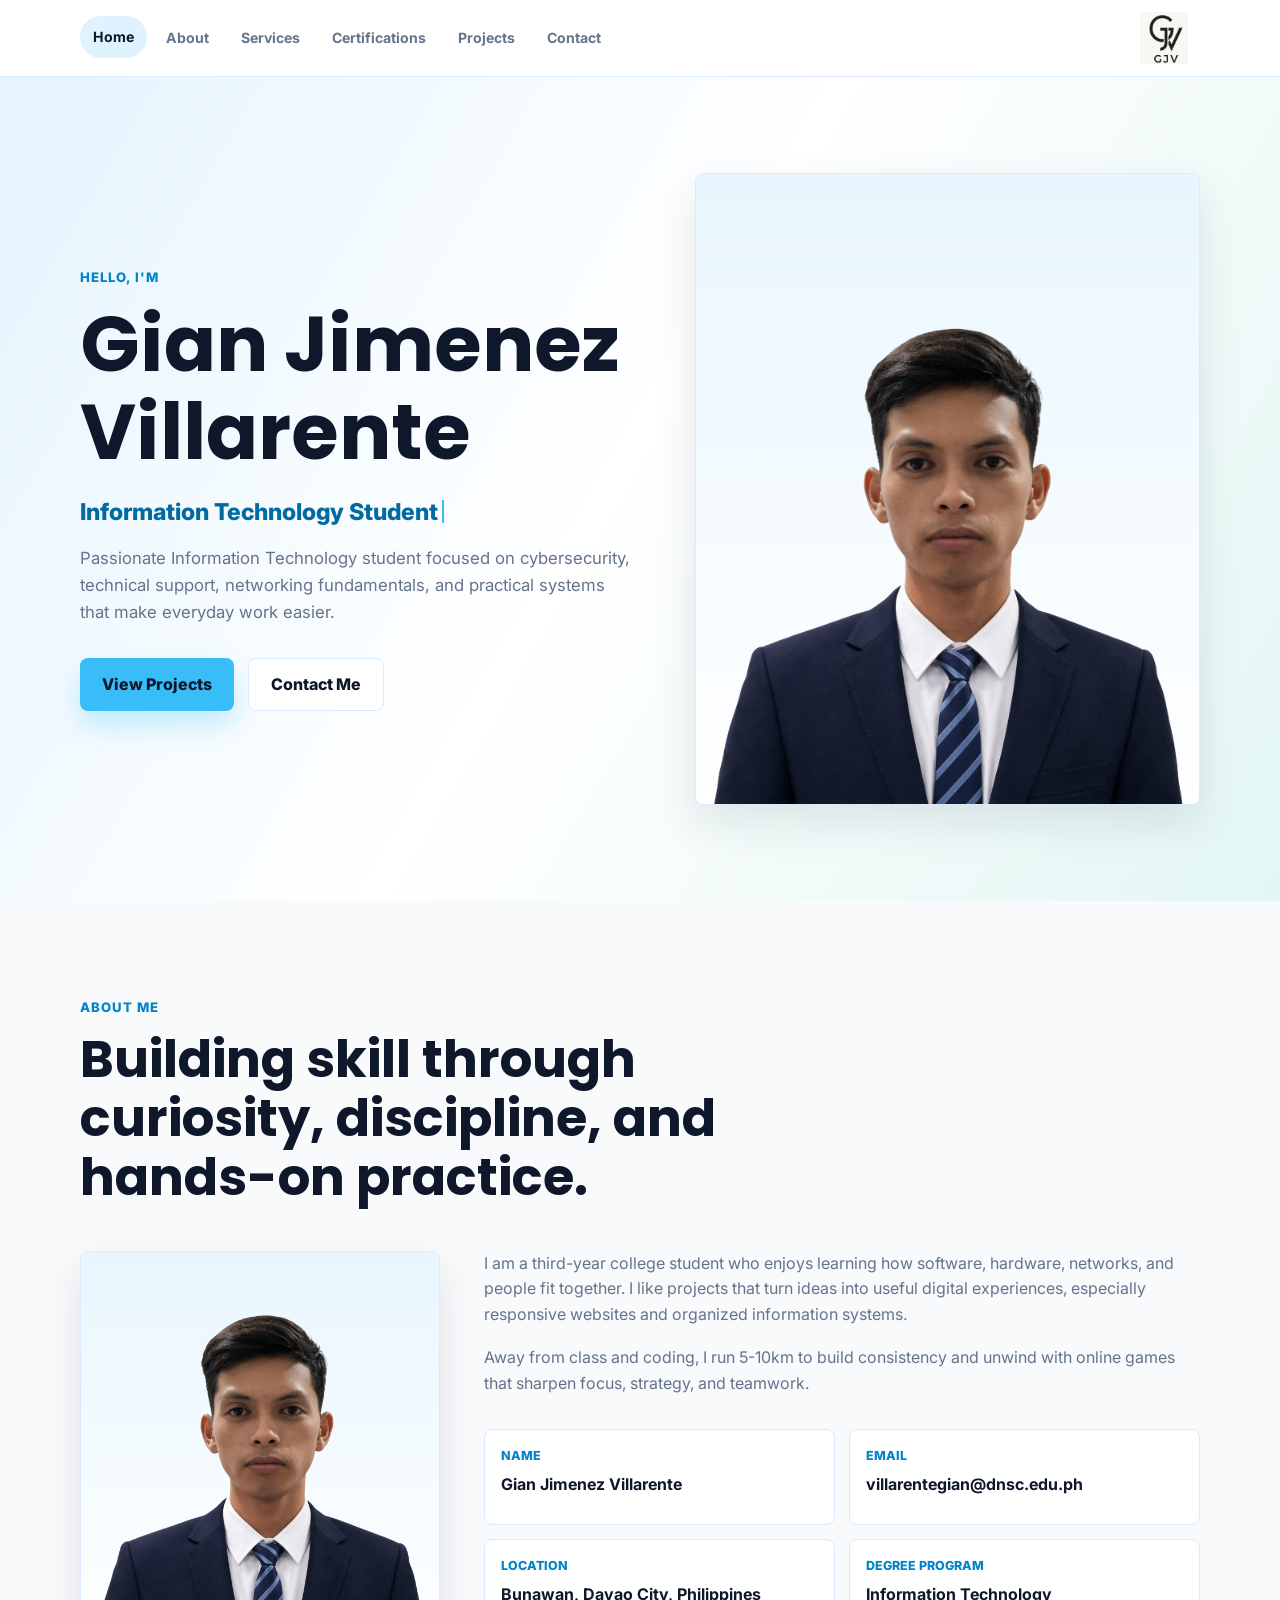
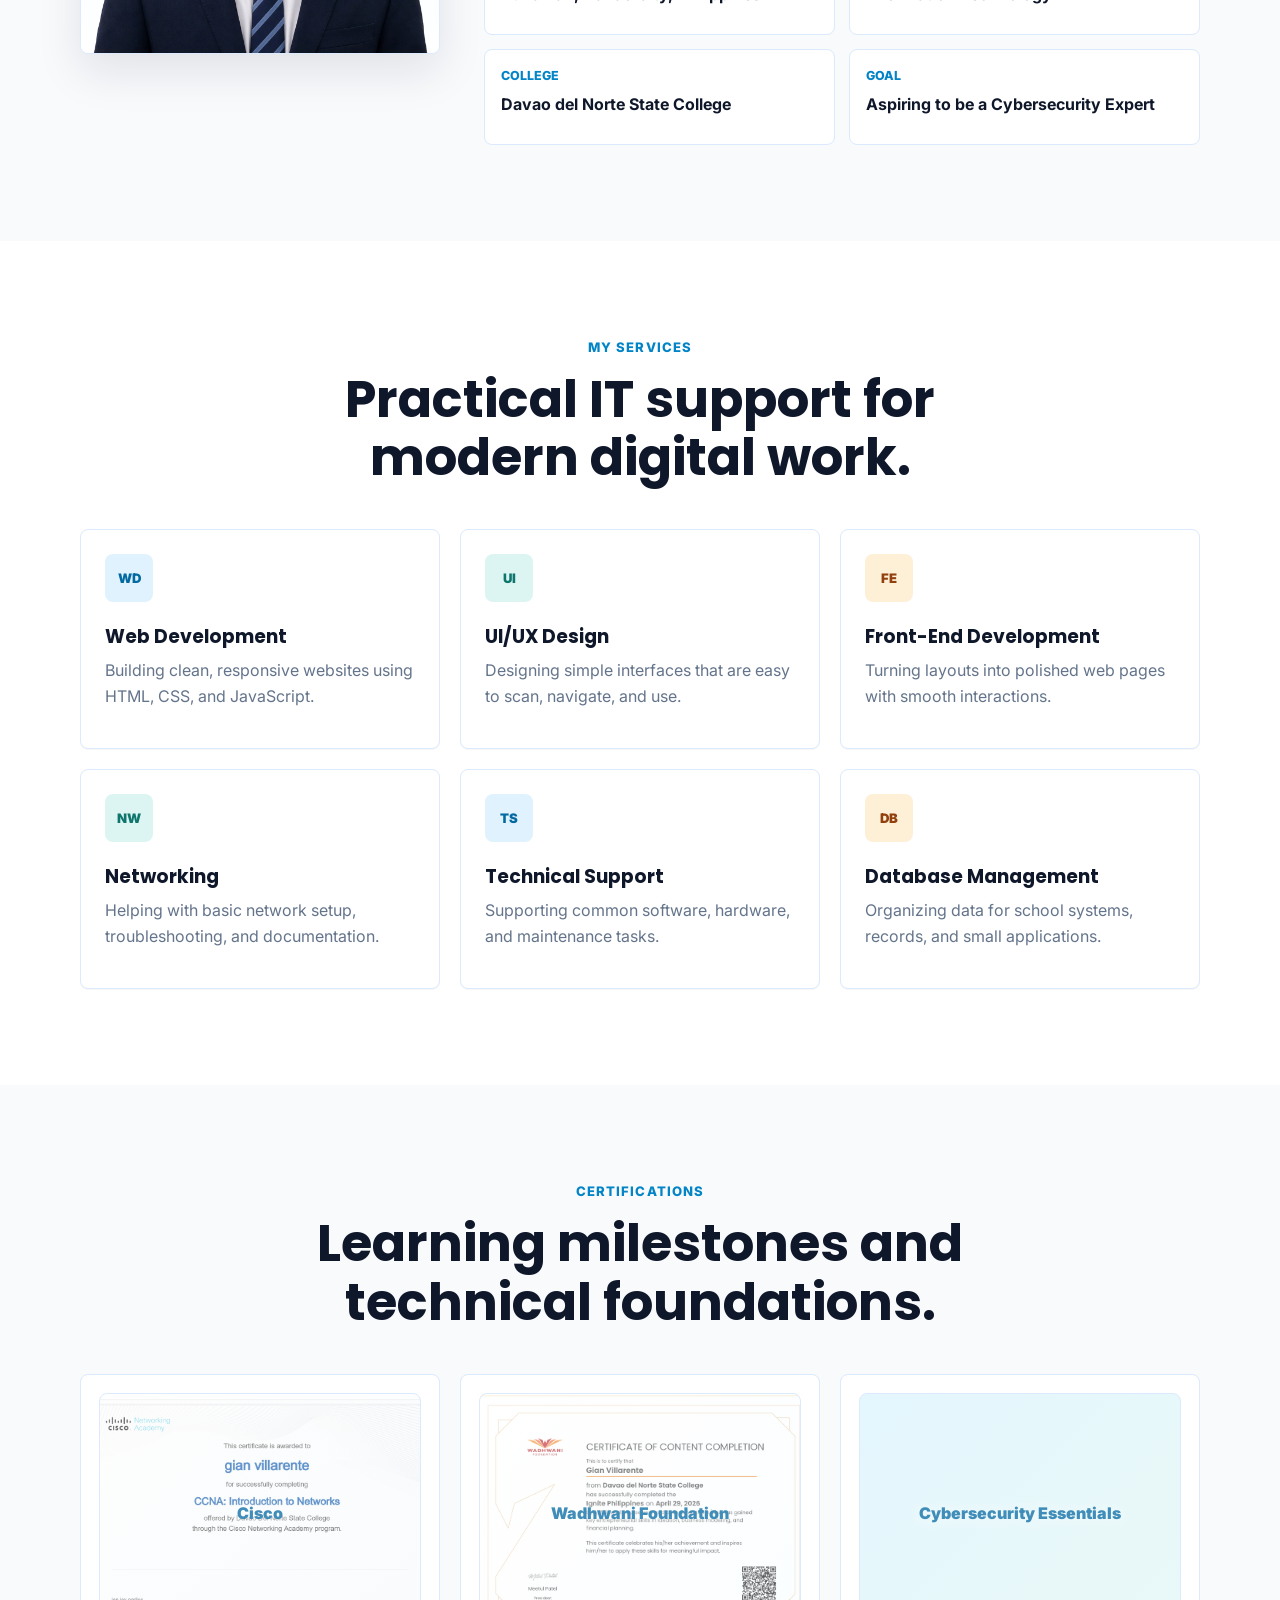
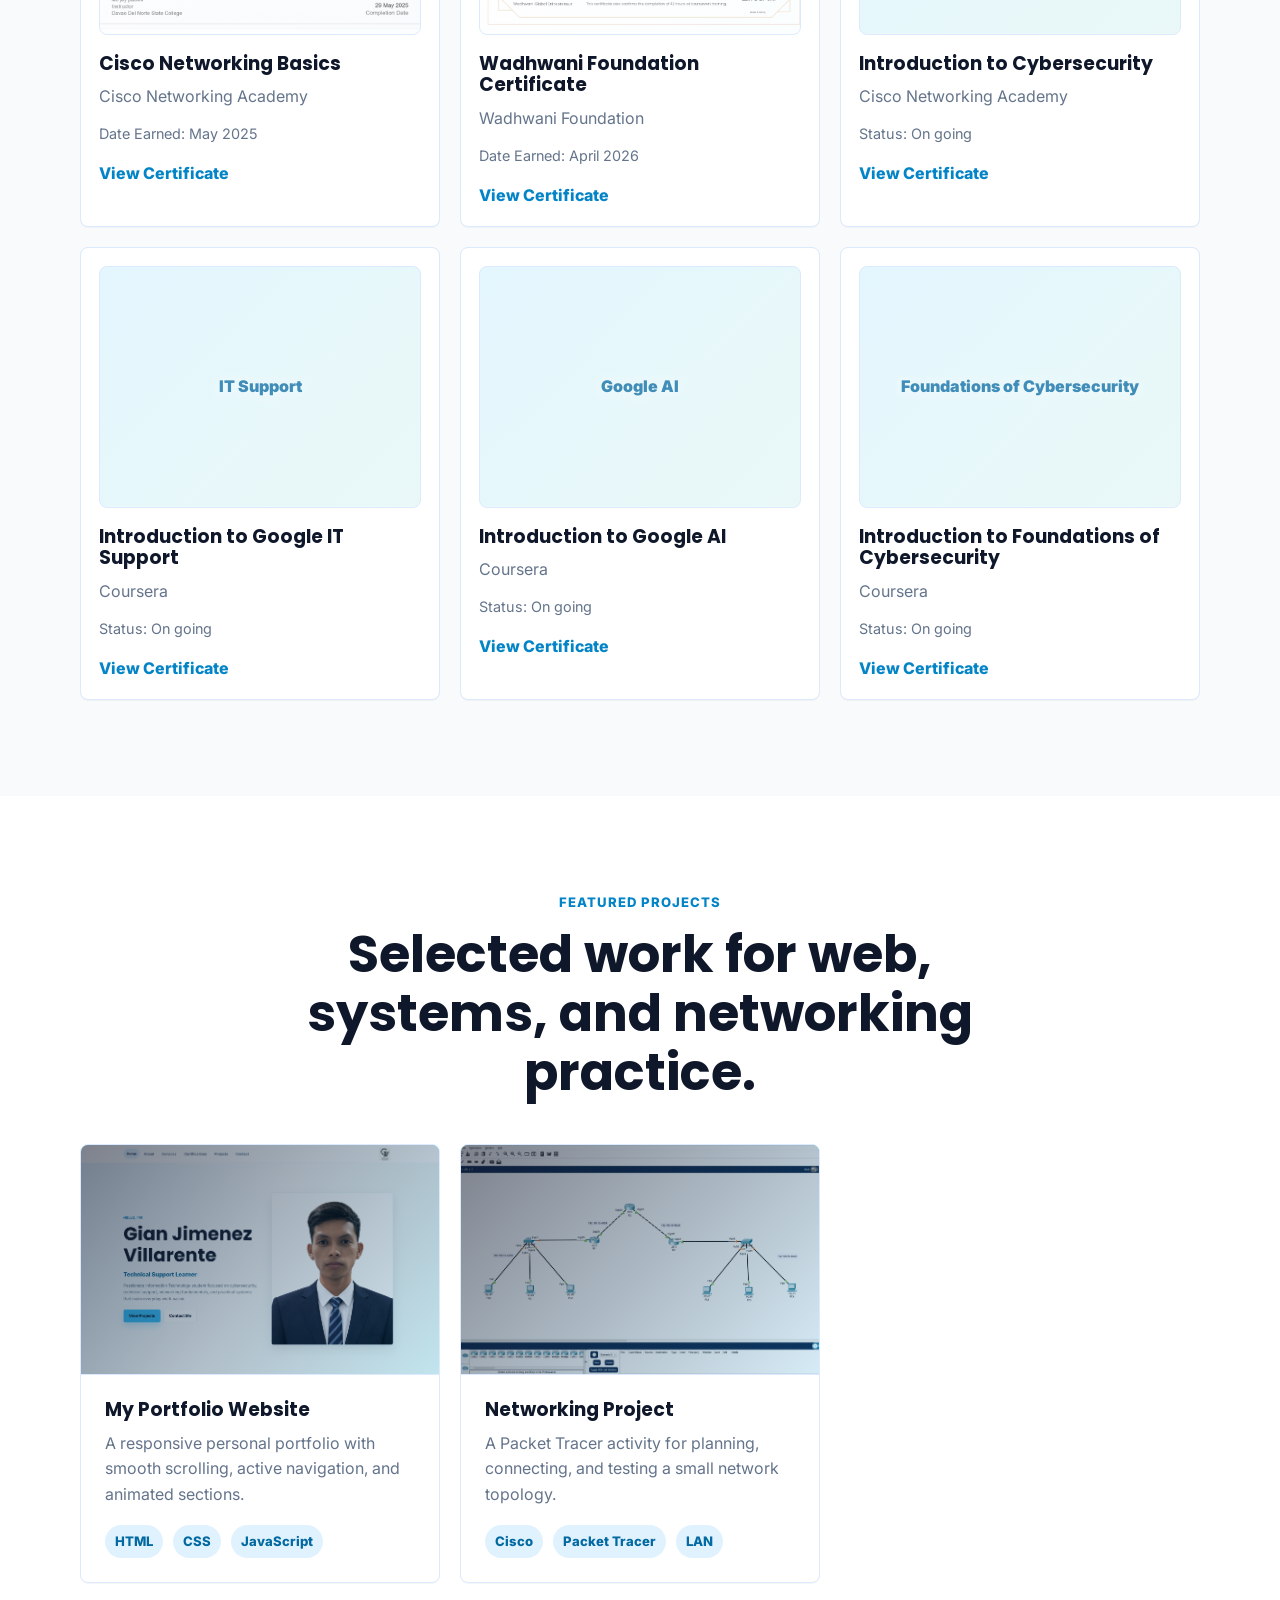
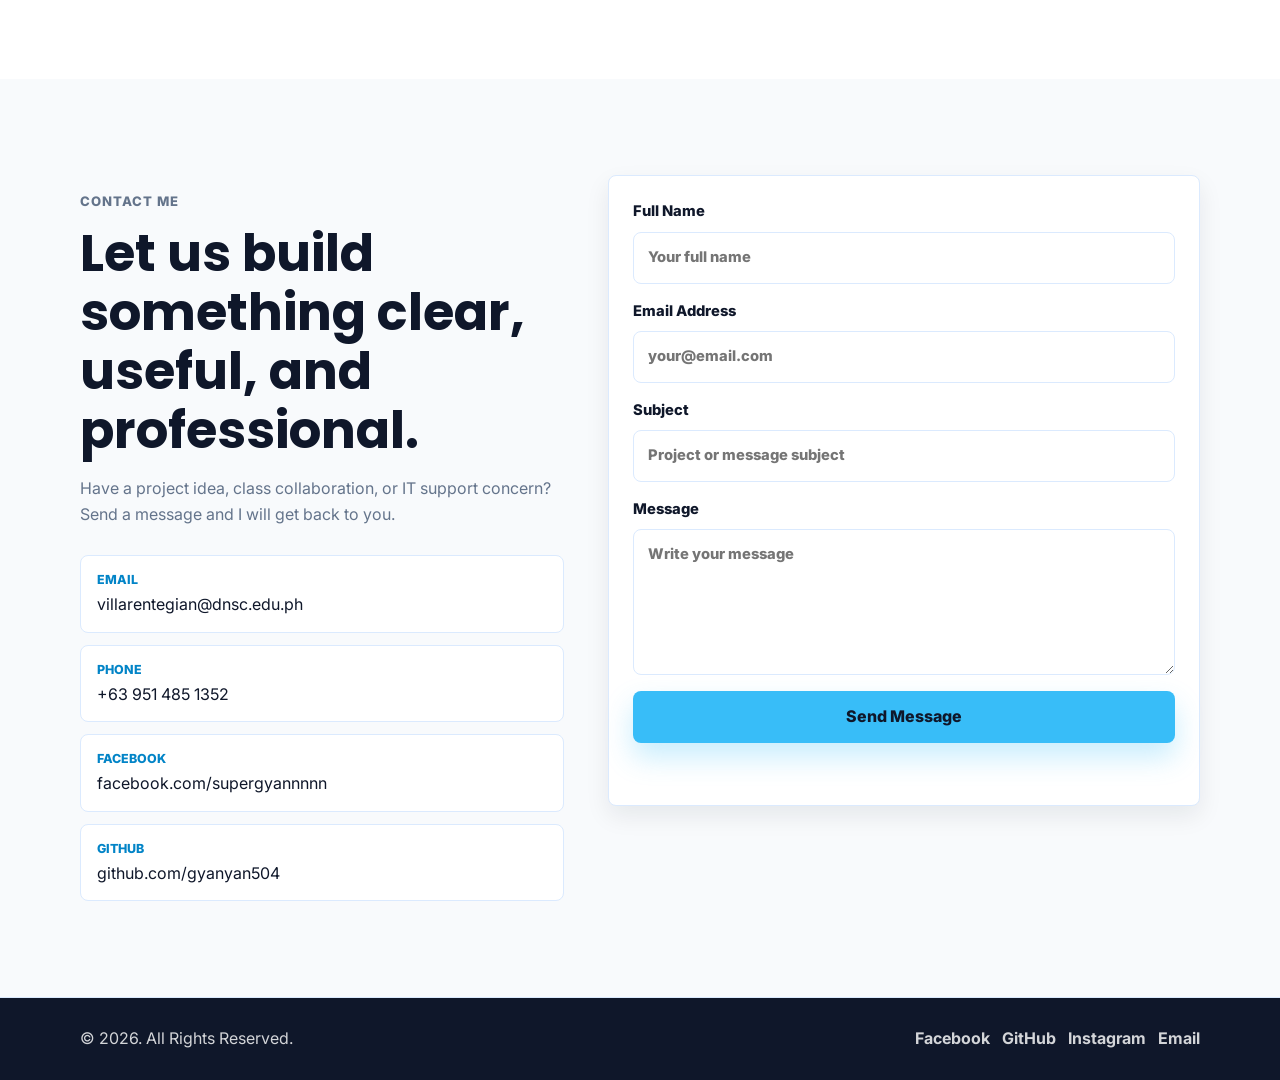
==== commit c327f98b: "Add files via upload" ====
--- a/index.html
+++ b/index.html
@@ -101,7 +101,7 @@
                                 <strong>Information Technology</strong>
                             </article>
                             <article>
-                                <span>University</span>
+                                <span>College</span>
                                 <strong>Davao del Norte State College</strong>
                             </article>
                             <article>
@@ -231,10 +231,6 @@
                                 <span>CSS</span>
                                 <span>JavaScript</span>
                             </div>
-                            <div class="project-actions">
-                                <a href="#contact">GitHub</a>
-                                <a href="#home">Live Demo</a>
-                            </div>
                         </div>
                     </article>
                     <article class="project-card reveal">
@@ -248,10 +244,6 @@
                                 <span>Cisco</span>
                                 <span>Packet Tracer</span>
                                 <span>LAN</span>
-                            </div>
-                            <div class="project-actions">
-                                <a href="#contact">GitHub</a>
-                                <a href="#contact">Live Demo</a>
                             </div>
                         </div>
                     </article>
@@ -303,7 +295,7 @@
 
     <footer class="site-footer">
         <div class="container footer-inner">
-            <p>&copy; 2026 Gian Jimenez Villarente. All Rights Reserved.</p>
+            <p>&copy; 2026. All Rights Reserved.</p>
             <div class="footer-links" aria-label="Social links">
                 <a href="https://www.facebook.com/supergyannnnn" target="_blank" rel="noreferrer">Facebook</a>
                 <a href="https://github.com/gyanyan504" target="_blank" rel="noreferrer">GitHub</a>
